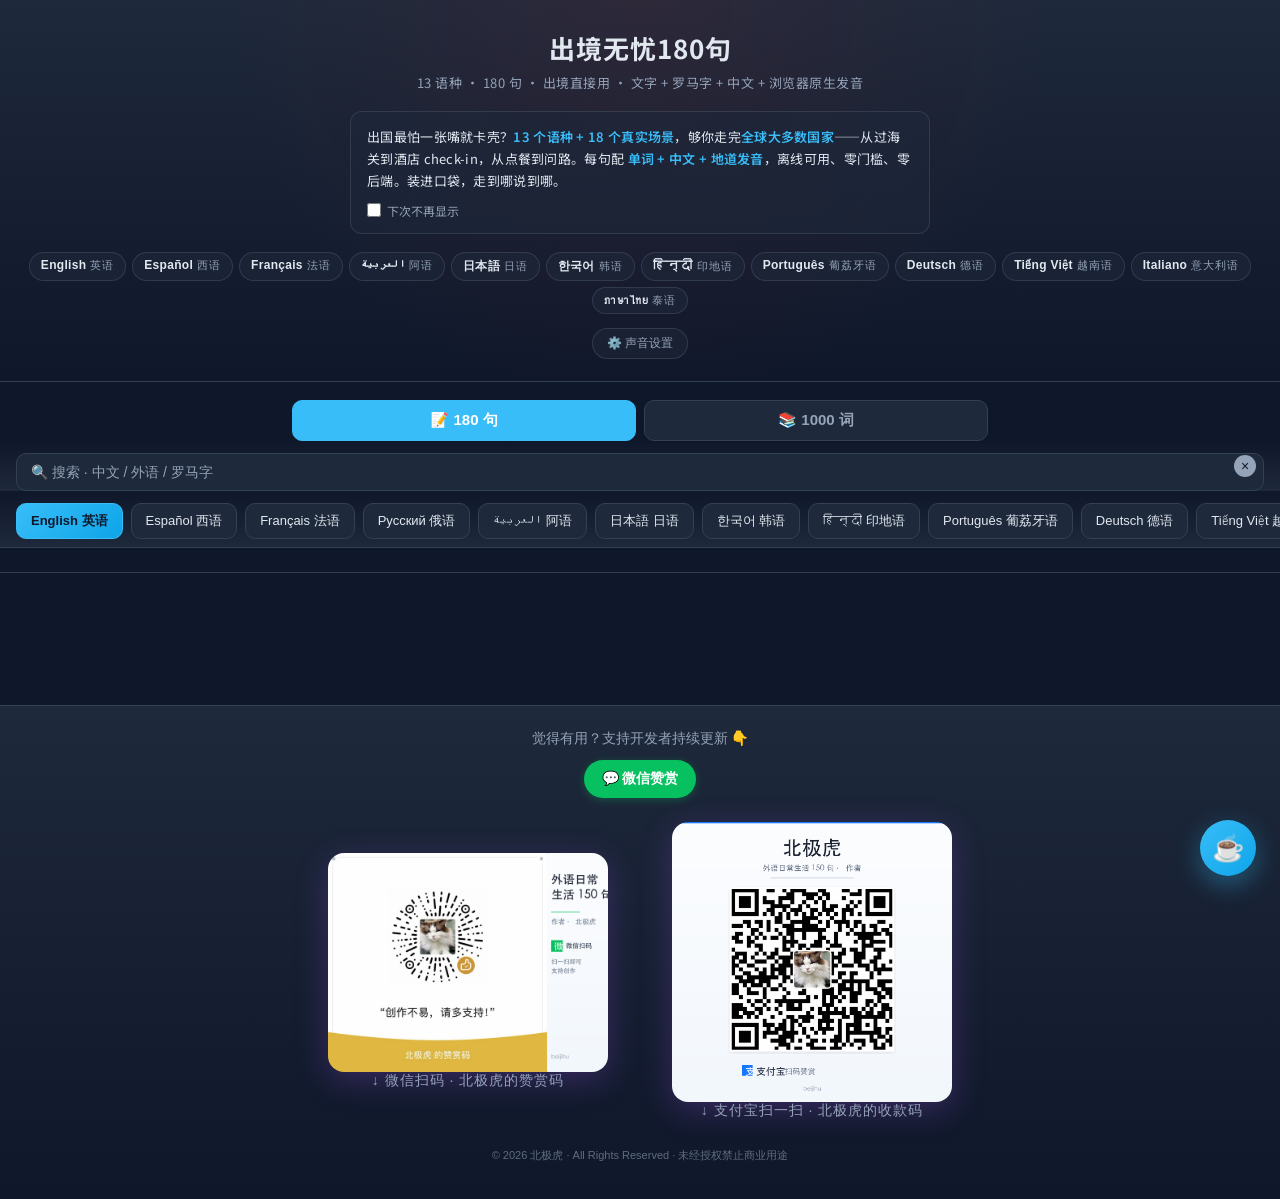
==== index.html @ 92298580 "fix: 德语挪到俄语后 + 介绍点明 13 语种 18 场景 - app.js LANGS: hi/pt/de → de/hi/pt - index.html nav / hero-langs: 同" ====
<!DOCTYPE html>
<html lang="zh-CN">
<head>
<meta charset="UTF-8">
<meta name="viewport" content="width=device-width, initial-scale=1.0, maximum-scale=1.0, user-scalable=no">
<meta name="apple-mobile-web-app-capable" content="yes">
<meta name="theme-color" content="#0f172a">
<meta name="description" content="英 / 西 / 法 / 阿 / 俄 / 印地 / 葡 / 德 / 日 / 韩 / 越 / 意 / 泰 13 语种 · 180 句 · 出境无忧 · 文字 + 罗马字 + 中文 + 浏览器原生发音 · GitHub Pages 静态网页,无后端。">

<!-- Open Graph / WeChat 分享卡片 -->
<meta property="og:title" content="出境无忧180句 · 13 语种速查">
<meta property="og:description" content="英 / 西 / 法 / 阿 / 俄 / 印地 / 葡 / 德 / 日 / 韩 / 越 / 意 / 泰 13 语种 · 160 句 · 海外旅游日常 · 文字 + 罗马字 + 中文 + 浏览器原生发音">
<meta property="og:type" content="website">
<meta property="og:url" content="https://chengjian19740507-afk.github.io/waiyu-100-app/">
<meta property="og:site_name" content="外语日常 150 句">
<meta property="og:locale" content="zh_CN">
<meta property="og:locale:alternate" content="en_US">
<meta property="og:image" content="https://chengjian19740507-afk.github.io/waiyu-100-app/og-image.png">
<meta property="og:image:secure_url" content="https://chengjian19740507-afk.github.io/waiyu-100-app/og-image.png">
<meta property="og:image:type" content="image/png">
<meta property="og:image:width" content="1200">
<meta property="og:image:height" content="630">
<meta property="og:image:alt" content="海外旅游日常用语150句 · 多语种入门 · 7 国语言版">

<!-- WeChat 专用 meta（部分客户端优先读取 wx: 前缀）-->
<meta name="wx:title" content="海外旅游日常用语150句 · 多语种入门">
<meta name="wx:description" content="英 / 西 / 法 / 阿 / 俄 / 印地 / 葡 / 德 / 日 / 韩 / 越 / 意 / 泰 13 语种 · 160 句 · 海外旅游日常 · 文字 + 罗马字 + 中文 + 浏览器原生发音">
<meta name="wx:image" content="https://chengjian19740507-afk.github.io/waiyu-100-app/og-image.png">
<meta name="wx:image:width" content="1200">
<meta name="wx:image:height" content="630">
<meta name="wx:url" content="https://chengjian19740507-afk.github.io/waiyu-100-app/">

<!-- Twitter / X -->
<meta name="twitter:card" content="summary_large_image">
<meta name="twitter:title" content="海外旅游日常用语150句 · 多语种入门">
<meta name="twitter:description" content="英 / 西 / 法 / 阿 / 俄 / 印地 / 葡 / 德 / 日 / 韩 / 越 / 意 / 泰 13 语种 · 160 句 · 海外旅游日常">
<meta name="twitter:image" content="https://chengjian19740507-afk.github.io/waiyu-100-app/og-image.png">

<title>出境无忧180句 · 13 语种速查</title>
<link rel="manifest" href="manifest.json">
<link rel="apple-touch-icon" href="icon-192.png">
<meta name="apple-mobile-web-app-title" content="出境无忧">
<meta name="apple-mobile-web-app-status-bar-style" content="black-translucent">
<link rel="preconnect" href="https://fonts.googleapis.com">
<link rel="preconnect" href="https://fonts.gstatic.com" crossorigin>
<link href="https://fonts.googleapis.com/css2?family=Inter:wght@400;500;600&family=Noto+Sans+SC:wght@400;500;700&family=Noto+Sans+wght@400;500;600&display=swap" rel="stylesheet">
<link rel="stylesheet" href="style.css">
</head>
<body>
<header class="hero">
  <h1 class="hero-title" id="app-title">出境无忧180句</h1>
  <p class="hero-tagline" id="app-subtitle">13 语种 · 180 句 · 出境直接用 · 文字 + 罗马字 + 中文 + 浏览器原生发音</p>
  <section class="hero-intro" id="hero-intro" aria-label="软件介绍">
    <p class="hero-intro-text">
      出国最怕一张嘴就卡壳？<strong>13 个语种 + 18 个真实场景</strong>，够你走完<strong>全球大多数国家</strong>——从过海关到酒店 check-in，从点餐到问路。每句配 <strong>单词 + 中文 + 地道发音</strong>，离线可用、零门槛、零后端。装进口袋，走到哪说到哪。
    </p>
    <label class="hero-intro-hide">
      <input type="checkbox" id="hero-intro-hide"> 下次不再显示
    </label>
  </section>
  <ul class="hero-langs" aria-label="支持语种">
    <li><span class="lang-name">English</span><span class="lang-zh">英语</span></li>
    <li><span class="lang-name">Español</span><span class="lang-zh">西语</span></li>
    <li><span class="lang-name">Français</span><span class="lang-zh">法语</span></li>
    <li><span class="lang-name">العربية</span><span class="lang-zh">阿语</span></li>
    <li><span class="lang-name">日本語</span><span class="lang-zh">日语</span></li>
        <li><span class="lang-name">한국어</span><span class="lang-zh">韩语</span></li>
    <li><span class="lang-name">हिन्दी</span><span class="lang-zh">印地语</span></li>
    <li><span class="lang-name">Português</span><span class="lang-zh">葡荔牙语</span></li>
    <li><span class="lang-name">Deutsch</span><span class="lang-zh">德语</span></li>
    <li><span class="lang-name">Tiếng Việt</span><span class="lang-zh">越南语</span></li>
    <li><span class="lang-name">Italiano</span><span class="lang-zh">意大利语</span></li>
    <li><span class="lang-name">ภาษาไทย</span><span class="lang-zh">泰语</span></li>
  </ul>
  <button class="voice-btn" id="voice-btn" aria-label="声音设置">⚙️ 声音设置</button>
</header>
<div class="stats" id="stats"></div>

<div class="mode-toggle" id="mode-toggle" role="tablist" aria-label="内容模式">
  <button class="mode-btn active" data-mode="sentences" role="tab" aria-selected="true">📝 180 句</button>
  <button class="mode-btn" data-mode="vocab" role="tab" aria-selected="false">📚 1000 词</button>
</div>

<div class="search-box">
  <input type="search" id="search" placeholder="🔍 搜索 · 中文 / 外语 / 罗马字" autocomplete="off" aria-label="搜索">
  <button id="search-clear" aria-label="清除搜索" hidden>×</button>
</div>

<nav class="langs" id="langs" aria-label="语种切换">
  <button class="lang-chip active" data-lang="en">English 英语</button>
  <button class="lang-chip" data-lang="es">Español 西语</button>
  <button class="lang-chip" data-lang="fr">Français 法语</button>
  <button class="lang-chip" data-lang="ru">Русский 俄语</button>
  <button class="lang-chip" data-lang="ar">العربية 阿语</button>
  <button class="lang-chip" data-lang="ja">日本語 日语</button>
    <button class="lang-chip" data-lang="ko">한국어 韩语</button>
  <button class="lang-chip" data-lang="hi">हिन्दी 印地语</button>
  <button class="lang-chip" data-lang="pt">Português 葡荔牙语</button>
  <button class="lang-chip" data-lang="de">Deutsch 德语</button>
  <button class="lang-chip" data-lang="vi">Tiếng Việt 越南语</button>
  <button class="lang-chip" data-lang="it">Italiano 意大利语</button>
  <button class="lang-chip" data-lang="th">ภาษาไทย 泰语</button>
</nav>

<nav class="cats" id="cats" aria-label="类别"></nav>

<main class="cards" id="cards"></main>

<main class="vocab" id="vocab" hidden aria-label="词汇表">
  <div class="vocab-info" id="vocab-info">📚 当前语种前 1000 高频词 · 点击单词可听发音</div>
  <div class="vocab-table-wrap">
    <table class="vocab-table">
      <thead>
        <tr>
          <th class="vocab-rank">#</th>
          <th class="vocab-word">单词</th>
          <th class="vocab-ipa">发音</th>
          <th class="vocab-trans">释义</th>
        </tr>
      </thead>
      <tbody id="vocab-tbody"></tbody>
    </table>
  </div>
  <div class="vocab-more" id="vocab-more" hidden>
    <button class="vocab-more-btn" id="vocab-more-btn">加载更多 ↓</button>
    <span class="vocab-count" id="vocab-count"></span>
  </div>
</main>

<footer class="tip">
  <p>觉得有用？支持开发者持续更新 👇</p>
  <div class="tip-buttons">
    <a class="tip-btn wechat" href="#" onclick="alert('微信扫一扫赞赏码：请联系开发者获取');return false;">💬 微信赞赏</a>
  </div>
  <div class="tip-card">
    <div class="tip-card-item">
      <img src="tip-card.png" alt="微信赞赏码 · 北极虎" loading="lazy" />
      <p class="tip-card-hint">↓ 微信扫码 · 北极虎的赞赏码</p>
    </div>
    <div class="tip-card-item">
      <img src="tip-alipay.png" alt="支付宝收款码 · 北极虎" loading="lazy" />
      <p class="tip-card-hint">↓ 支付宝扫一扫 · 北极虎的收款码</p>
    </div>
  </div>
  <p class="copyright">© 2026 北极虎 · All Rights Reserved · 未经授权禁止商业用途</p>
</footer>

<template id="card-tpl">
  <article class="card" data-id="">
    <div class="num"></div>
    <div class="body">
      <div class="text" dir="auto"></div>
      <div class="romanization"></div>
      <div class="translation"></div>
    </div>
    <button class="play" aria-label="播放">
      <svg viewBox="0 0 24 24" width="22" height="22" aria-hidden="true">
        <path fill="currentColor" d="M8 5v14l11-7z"/>
      </svg>
    </button>
  </article>
</template>

<!-- 悬浮打赏按钮 -->
<button class="tip-fab" id="tip-fab" aria-label="支持开发者" hidden>☕</button>

<!-- 打赏弹窗 -->
<!-- 付费门控弹窗 -->
<div class="paywall-modal" id="paywall-modal" hidden role="dialog" aria-modal="true" aria-labelledby="paywall-title">
  <div class="paywall-modal-backdrop" data-close></div>
  <div class="paywall-modal-card">
    <button class="paywall-modal-close" aria-label="关闭" data-close>×</button>
    <h2 id="paywall-title">🔒 解锁全部内容</h2>
    <p class="paywall-desc">本应用由 <strong>北极虎</strong> 独立维护。免费仅 <strong>问候 + 自我介绍</strong> 两类（共 20 句），其他 <strong>15 类</strong> 共 140 句需要打赏后解锁。</p>

    <div class="paywall-tip-section">
      <p class="paywall-tip-title">打赏方式（任选其一）</p>
      <div class="paywall-tip-codes">
        <div class="paywall-tip-code">
          <img src="tip-card.png" alt="微信赞赏码" loading="lazy" />
          <p>↓ 微信扫一扫</p>
        </div>
        <div class="paywall-tip-code">
          <img src="tip-alipay.png" alt="支付宝收款码" loading="lazy" />
          <p>↓ 支付宝扫一扫</p>
        </div>
      </div>
      <p class="paywall-tip-hint">打赏后请微信联系 <strong>北极虎</strong> 索取解锁码（无期限）</p>
    </div>

    <div class="paywall-unlock-section">
      <p class="paywall-tip-title">输入解锁码</p>
      <input type="text" id="paywall-code" placeholder="联系开发者获取解锁码" autocomplete="off" spellcheck="false" />
      <button id="paywall-unlock-btn">解锁</button>
      <p id="paywall-error" class="paywall-error" hidden></p>
      <p id="paywall-success" class="paywall-success" hidden></p>
    </div>
  </div>
</div>

<!-- 声音设置弹窗 -->
<div class="voice-modal" id="voice-modal" hidden role="dialog" aria-modal="true" aria-labelledby="voice-modal-title">
  <div class="voice-modal-backdrop" data-close></div>
  <div class="voice-modal-card">
    <button class="voice-modal-close" aria-label="关闭" data-close>×</button>
    <h2 id="voice-modal-title">声音设置</h2>
    <p class="voice-modal-desc">手动选择每个语种的发音声音。默认自动选最佳。</p>
    <div class="voice-modal-body" id="voice-modal-body">
      <!-- 动态填充 -->
    </div>
  </div>
</div>

<div class="tip-modal" id="tip-modal" hidden role="dialog" aria-modal="true" aria-labelledby="tip-modal-title">
  <div class="tip-modal-backdrop" data-close></div>
  <div class="tip-modal-card">
    <button class="tip-modal-close" aria-label="关闭" data-close>×</button>
    <h2 id="tip-modal-title">觉得有用？支持一下</h2>
    <p class="tip-modal-desc">如果你愿意，请我喝杯咖啡 ☕ · 北极虎 持续更新</p>
    <div class="tip-modal-codes">
      <div class="tip-modal-code">
        <img src="tip-card.png" alt="微信赞赏码" loading="lazy" />
        <p>↓ 微信扫一扫</p>
      </div>
      <div class="tip-modal-code">
        <img src="tip-alipay.png" alt="支付宝收款码" loading="lazy" />
        <p>↓ 支付宝扫一扫</p>
      </div>
    </div>
  </div>
</div>

<script src="app.js"></script>
</body>
</html>
---- style.css ----
:root {
  --bg: #0f172a;
  --bg-2: #1e293b;
  --fg: #e2e8f0;
  --fg-dim: #94a3b8;
  --accent: #38bdf8;
  --ar: #fef3c7;
  --border: #334155;
  --playing: #f59e0b;
}

* { box-sizing: border-box; }

html, body {
  margin: 0;
  padding: 0;
  background: var(--bg);
  color: var(--fg);
  font-family: -apple-system, BlinkMacSystemFont, "Segoe UI", "PingFang SC", "Microsoft YaHei", sans-serif;
  -webkit-font-smoothing: antialiased;
  min-height: 100vh;
  overscroll-behavior: none;
}

.hero {
  padding: 32px 20px 22px;
  text-align: center;
  background:
    radial-gradient(circle at 50% 0%, rgba(220,38,38,0.08) 0%, transparent 55%),
    linear-gradient(180deg, #1e293b 0%, #0f172a 100%);
  border-bottom: 1px solid var(--border);
}

.hero-title {
  margin: 0 0 10px;
  font-family: 'Noto Sans SC', -apple-system, sans-serif;
  font-size: 26px;
  font-weight: 700;
  letter-spacing: 1px;
  color: var(--fg);
  line-height: 1.2;
}

.hero-tagline {
  margin: 0 0 18px;
  font-family: 'Noto Sans SC', -apple-system, sans-serif;
  font-size: 13px;
  color: var(--fg-dim);
  letter-spacing: 0.5px;
  line-height: 1.5;
}

/* ============ 首页软件介绍（首次显示 + 可关闭）============ */
.hero-intro {
  margin: 0 auto 18px;
  max-width: 580px;
  padding: 14px 16px 12px;
  background: rgba(30, 41, 59, 0.55);
  border: 1px solid rgba(148, 163, 184, 0.18);
  border-radius: 12px;
  text-align: left;
  animation: hero-intro-in 0.35s ease-out;
}
.hero-intro-text {
  margin: 0 0 10px;
  font-family: 'Noto Sans SC', -apple-system, sans-serif;
  font-size: 13px;
  line-height: 1.7;
  color: var(--fg);
  letter-spacing: 0.3px;
}
.hero-intro-text strong {
  color: var(--accent);
  font-weight: 600;
}
.hero-intro-hide {
  display: inline-flex;
  align-items: center;
  gap: 6px;
  font-family: 'Noto Sans SC', -apple-system, sans-serif;
  font-size: 12px;
  color: var(--fg-dim);
  cursor: pointer;
  user-select: none;
}
.hero-intro-hide input {
  width: 14px;
  height: 14px;
  accent-color: var(--accent);
  cursor: pointer;
  margin: 0;
}
.hero-intro[hidden] { display: none; }
@keyframes hero-intro-in {
  from { opacity: 0; transform: translateY(-6px); }
  to   { opacity: 1; transform: translateY(0); }
}
@media (max-width: 380px) {
  .hero-intro { padding: 12px 14px 10px; }
  .hero-intro-text { font-size: 12px; }
}

.hero-langs {
  list-style: none;
  padding: 0;
  margin: 0;
  display: flex;
  flex-wrap: wrap;
  justify-content: center;
  gap: 6px;
}

.hero-langs li {
  display: inline-flex;
  align-items: baseline;
  gap: 4px;
  padding: 5px 11px;
  background: rgba(30,41,59,0.6);
  border: 1px solid rgba(148,163,184,0.18);
  border-radius: 999px;
  font-size: 12px;
  color: var(--fg);
  font-weight: 500;
}

.hero-langs li .lang-name {
  font-weight: 600;
  letter-spacing: 0.3px;
}

.hero-langs li .lang-zh {
  font-size: 11px;
  color: var(--fg-dim);
  letter-spacing: 1px;
}

.hero-langs li:nth-child(7) .lang-name {
  font-family: "Noto Naskh Arabic", serif;
  font-size: 13px;
  direction: rtl;
}

.voice-btn {
  margin-top: 14px;
  padding: 6px 14px;
  font-family: inherit;
  font-size: 12px;
  font-weight: 500;
  color: var(--fg-dim);
  background: rgba(30,41,59,0.5);
  border: 1px solid rgba(148,163,184,0.2);
  border-radius: 999px;
  cursor: pointer;
  transition: all 0.15s;
  -webkit-tap-highlight-color: transparent;
}
.voice-btn:hover {
  color: var(--fg);
  border-color: var(--accent);
  background: rgba(56,189,248,0.1);
}
.voice-btn:active { transform: scale(0.96); }

/* ============ 付费门控弹窗 ============ */
.paywall-modal {
  position: fixed;
  inset: 0;
  z-index: 1200;
  display: flex;
  align-items: center;
  justify-content: center;
  padding: 16px;
}
.paywall-modal[hidden] { display: none; }
.paywall-modal-backdrop {
  position: absolute;
  inset: 0;
  background: rgba(15,23,42,0.85);
  backdrop-filter: blur(6px);
  -webkit-backdrop-filter: blur(6px);
}
.paywall-modal-card {
  position: relative;
  background: linear-gradient(180deg, #1e293b 0%, #0f172a 100%);
  border: 1px solid var(--border);
  border-radius: 20px;
  padding: 26px 20px 22px;
  max-width: 440px;
  width: 100%;
  max-height: 92vh;
  overflow-y: auto;
  box-shadow: 0 24px 64px rgba(0,0,0,0.55);
  animation: tip-modal-in 0.2s ease-out;
}
.paywall-modal-close {
  position: absolute;
  top: 10px;
  right: 10px;
  width: 32px;
  height: 32px;
  border-radius: 50%;
  border: none;
  background: var(--bg-2);
  color: var(--fg-dim);
  font-size: 20px;
  line-height: 1;
  cursor: pointer;
  display: flex;
  align-items: center;
  justify-content: center;
  padding: 0;
}
.paywall-modal-close:hover { color: var(--fg); background: var(--border); }
.paywall-modal-card h2 {
  margin: 0 0 12px;
  font-size: 19px;
  color: var(--fg);
  text-align: center;
  font-weight: 700;
}
.paywall-desc {
  margin: 0 0 18px;
  font-size: 13px;
  color: var(--fg-dim);
  line-height: 1.65;
  text-align: center;
}
.paywall-desc strong { color: var(--accent); font-weight: 600; }
.paywall-tip-section, .paywall-unlock-section {
  margin-bottom: 16px;
  padding: 14px;
  background: rgba(30,41,59,0.45);
  border-radius: 12px;
  border: 1px solid rgba(148,163,184,0.1);
}
.paywall-tip-title {
  margin: 0 0 12px;
  font-size: 13px;
  color: var(--accent);
  font-weight: 600;
  letter-spacing: 0.5px;
}
.paywall-tip-codes {
  display: flex;
  gap: 14px;
  justify-content: center;
  margin-bottom: 12px;
}
.paywall-tip-code {
  flex: 1;
  display: flex;
  flex-direction: column;
  align-items: center;
  gap: 6px;
}
.paywall-tip-code img {
  width: 100%;
  max-width: 150px;
  height: auto;
  border-radius: 8px;
  background: white;
  padding: 6px;
}
.paywall-tip-code p {
  margin: 0;
  font-size: 11px;
  color: var(--fg-dim);
}
.paywall-tip-btn {
  display: block;
  text-align: center;
  padding: 9px 16px;
  margin: 6px 0;
  background: #FFDD00;
  color: #0f172a;
  font-weight: 700;
  font-size: 13px;
  text-decoration: none;
  border-radius: 999px;
  transition: all 0.15s;
}
.paywall-tip-btn:hover { background: #FFED4E; transform: translateY(-1px); }
.paywall-tip-hint {
  margin: 8px 0 0;
  font-size: 12px;
  color: var(--fg-dim);
  text-align: center;
  line-height: 1.5;
}
.paywall-tip-hint strong { color: #fca5a5; font-weight: 600; }
.paywall-unlock-section input {
  width: 100%;
  padding: 10px 12px;
  font-family: inherit;
  font-size: 14px;
  color: var(--fg);
  background: var(--bg-2);
  border: 1px solid var(--border);
  border-radius: 8px;
  outline: none;
  margin-bottom: 8px;
  -webkit-appearance: none;
  appearance: none;
}
.paywall-unlock-section input:focus {
  border-color: var(--accent);
  box-shadow: 0 0 0 2px rgba(56,189,248,0.2);
}
.paywall-unlock-section button {
  width: 100%;
  padding: 10px 16px;
  font-family: inherit;
  font-size: 14px;
  font-weight: 700;
  color: #0f172a;
  background: linear-gradient(135deg, #38bdf8 0%, #0ea5e9 100%);
  border: none;
  border-radius: 8px;
  cursor: pointer;
  transition: all 0.15s;
}
.paywall-unlock-section button:hover {
  transform: translateY(-1px);
  box-shadow: 0 4px 12px rgba(56,189,248,0.35);
}
.paywall-unlock-section button:active { transform: translateY(0); }
.paywall-error {
  margin: 8px 0 0;
  padding: 8px 12px;
  font-size: 13px;
  color: #fca5a5;
  background: rgba(220,38,38,0.15);
  border-radius: 6px;
  text-align: center;
}
.paywall-success {
  margin: 8px 0 0;
  padding: 8px 12px;
  font-size: 13px;
  color: #86efac;
  background: rgba(34,197,94,0.15);
  border-radius: 6px;
  text-align: center;
}
@media (max-width: 380px) {
  .paywall-modal-card { padding: 22px 16px 18px; }
  .paywall-tip-codes { flex-direction: column; gap: 10px; }
}

/* ============ 声音设置弹窗 ============ */
.voice-modal {
  position: fixed;
  inset: 0;
  z-index: 1100;
  display: flex;
  align-items: center;
  justify-content: center;
  padding: 20px;
}
.voice-modal[hidden] { display: none; }
.voice-modal-backdrop {
  position: absolute;
  inset: 0;
  background: rgba(15,23,42,0.78);
  backdrop-filter: blur(4px);
  -webkit-backdrop-filter: blur(4px);
}
.voice-modal-card {
  position: relative;
  background: linear-gradient(180deg, #1e293b 0%, #0f172a 100%);
  border: 1px solid var(--border);
  border-radius: 20px;
  padding: 28px 22px 22px;
  max-width: 440px;
  width: 100%;
  max-height: 82vh;
  overflow-y: auto;
  box-shadow: 0 24px 64px rgba(0,0,0,0.5);
  animation: tip-modal-in 0.2s ease-out;
}
.voice-modal-close {
  position: absolute;
  top: 12px;
  right: 12px;
  width: 32px;
  height: 32px;
  border-radius: 50%;
  border: none;
  background: var(--bg-2);
  color: var(--fg-dim);
  font-size: 20px;
  line-height: 1;
  cursor: pointer;
  display: flex;
  align-items: center;
  justify-content: center;
  padding: 0;
}
.voice-modal-close:hover { color: var(--fg); background: var(--border); }
.voice-modal-card h2 {
  margin: 0 0 8px;
  font-size: 18px;
  color: var(--fg);
  font-weight: 700;
}
.voice-modal-desc {
  margin: 0 0 18px;
  font-size: 13px;
  color: var(--fg-dim);
  line-height: 1.5;
}
.voice-group {
  margin-bottom: 14px;
}
.voice-group h3 {
  margin: 0 0 6px;
  font-size: 13px;
  color: var(--accent);
  font-weight: 600;
  letter-spacing: 0.5px;
}
.voice-group select {
  width: 100%;
  padding: 9px 12px;
  font-family: inherit;
  font-size: 13px;
  color: var(--fg);
  background: var(--bg-2);
  border: 1px solid var(--border);
  border-radius: 8px;
  outline: none;
  cursor: pointer;
  -webkit-appearance: none;
  appearance: none;
  background-image: url("data:image/svg+xml,%3Csvg xmlns='http://www.w3.org/2000/svg' width='12' height='8' viewBox='0 0 12 8'%3E%3Cpath fill='%2394a3b8' d='M6 8L0 0h12z'/%3E%3C/svg%3E");
  background-repeat: no-repeat;
  background-position: right 12px center;
  padding-right: 32px;
}
.voice-group select:focus { border-color: var(--accent); }
.voice-empty {
  font-size: 12px;
  color: var(--fg-dim);
  padding: 8px 12px;
  background: rgba(30,41,59,0.4);
  border-radius: 8px;
  font-style: italic;
}

.stats {
  padding: 10px 20px 0;
  font-size: 12px;
  color: var(--fg-dim);
  font-variant-numeric: tabular-nums;
  text-align: center;
}

@media (max-width: 380px) {
  .hero { padding: 24px 16px 18px; }
  .hero-title { font-size: 22px; }
  .hero-tagline { font-size: 12px; }
  .hero-langs li { font-size: 11px; padding: 4px 9px; }
  .cats { padding: 10px 12px; }
  .cards { padding: 10px 12px 60px; }
}

.cats {
  display: flex;
  gap: 8px;
  overflow-x: auto;
  padding: 12px 16px;
  background: var(--bg);
  border-bottom: 1px solid var(--border);
  -webkit-overflow-scrolling: touch;
  scrollbar-width: none;
}
.cats::-webkit-scrollbar { display: none; }

.chip {
  flex: 0 0 auto;
  padding: 7px 14px;
  border-radius: 999px;
  border: 1px solid var(--border);
  background: var(--bg-2);
  color: var(--fg-dim);
  font-size: 13px;
  cursor: pointer;
  transition: all 0.15s;
  white-space: nowrap;
  user-select: none;
}
.chip.active {
  background: var(--accent);
  color: #0f172a;
  border-color: var(--accent);
  font-weight: 600;
}
.chip.locked {
  border-style: dashed;
  opacity: 0.7;
  cursor: not-allowed;
}
.chip.locked:hover {
  background: rgba(220,38,38,0.08);
  border-color: rgba(220,38,38,0.4);
  opacity: 0.95;
}
.chip .lock-icon {
  font-size: 10px;
  margin-left: 4px;
  opacity: 0.6;
}

.cards {
  padding: 12px 16px 80px;
  display: flex;
  flex-direction: column;
  gap: 10px;
}

.card {
  display: flex;
  align-items: stretch;
  gap: 12px;
  padding: 14px 14px 14px 12px;
  background: var(--bg-2);
  border: 1px solid var(--border);
  border-radius: 14px;
  cursor: pointer;
  transition: all 0.15s;
}

.card:active {
  transform: scale(0.98);
  background: #273449;
}

.card.playing {
  border-color: var(--playing);
  box-shadow: 0 0 0 2px rgba(245, 158, 11, 0.25);
}

.num {
  flex: 0 0 auto;
  width: 28px;
  display: flex;
  align-items: center;
  justify-content: center;
  font-size: 12px;
  font-weight: 600;
  color: var(--fg-dim);
  background: rgba(148, 163, 184, 0.1);
  border-radius: 8px;
  font-variant-numeric: tabular-nums;
}

.body {
  flex: 1 1 auto;
  min-width: 0;
  display: flex;
  flex-direction: column;
  gap: 4px;
}

.ar {
  font-family: "Noto Naskh Arabic", "Noto Sans Arabic", "Geeza Pro", serif;
  font-size: 24px;
  line-height: 1.4;
  color: var(--ar);
  font-weight: 600;
  text-align: right;
  word-spacing: 2px;
}

.trans {
  font-size: 13px;
  color: var(--fg);
  font-style: italic;
  font-family: "Inter", -apple-system, sans-serif;
  letter-spacing: 0.2px;
}

.zh {
  font-size: 14px;
  color: var(--fg-dim);
}

.play {
  flex: 0 0 auto;
  width: 44px;
  height: 44px;
  align-self: center;
  border: none;
  border-radius: 50%;
  background: var(--accent);
  color: #0f172a;
  cursor: pointer;
  display: flex;
  align-items: center;
  justify-content: center;
  transition: all 0.15s;
  -webkit-tap-highlight-color: transparent;
}

.play.playing {
  background: var(--playing);
}

.play:disabled {
  background: #475569;
  cursor: not-allowed;
}

.play:disabled svg {
  display: none;
}

.play:disabled::after {
  content: "";
  width: 14px;
  height: 14px;
  border: 2px solid #94a3b8;
  border-top-color: transparent;
  border-radius: 50%;
  animation: spin 0.8s linear infinite;
}

@keyframes spin {
  to { transform: rotate(360deg); }
}

/* .top 已迁移至 .hero（2026-08-02）*/

/* ============ 搜索框 ============ */
.search-box {
  position: relative;
  padding: 12px 16px 0;
  background: linear-gradient(180deg, var(--bg) 0%, var(--bg-2) 100%);
}
#search {
  width: 100%;
  padding: 10px 36px 10px 14px;
  font-size: 14px;
  font-family: inherit;
  color: var(--fg);
  background: var(--bg-2);
  border: 1px solid var(--border);
  border-radius: 10px;
  outline: none;
  transition: all 0.15s;
  -webkit-appearance: none;
  appearance: none;
}
#search::placeholder { color: var(--fg-dim); }
#search:focus {
  border-color: var(--accent);
  box-shadow: 0 0 0 2px rgba(56, 189, 248, 0.2);
}
#search::-webkit-search-cancel-button { display: none; }
#search-clear {
  position: absolute;
  right: 24px;
  top: 50%;
  transform: translateY(-50%);
  width: 22px;
  height: 22px;
  border: none;
  border-radius: 50%;
  background: var(--fg-dim);
  color: var(--bg);
  font-size: 14px;
  line-height: 1;
  cursor: pointer;
  display: flex;
  align-items: center;
  justify-content: center;
  padding: 0;
}
#search-clear:hover { background: var(--accent); }

/* ============ 多语种切换器 ============ */
.langs {
  display: flex;
  gap: 8px;
  overflow-x: auto;
  padding: 12px 16px 8px;
  background: linear-gradient(180deg, var(--bg) 0%, var(--bg-2) 100%);
  border-bottom: 1px solid var(--border);
  -webkit-overflow-scrolling: touch;
  scrollbar-width: none;
}
.langs::-webkit-scrollbar { display: none; }

.lang-chip {
  flex: 0 0 auto;
  padding: 8px 14px;
  border-radius: 10px;
  border: 1px solid var(--border);
  background: var(--bg-2);
  color: var(--fg);
  font-size: 13px;
  font-weight: 500;
  cursor: pointer;
  transition: all 0.15s;
  white-space: nowrap;
  user-select: none;
}
.lang-chip.active {
  background: linear-gradient(135deg, #38bdf8 0%, #0ea5e9 100%);
  color: #0f172a;
  border-color: var(--accent);
  font-weight: 700;
}

/* ============ 多语种卡片通用样式 ============ */
.text {
  font-size: 22px;
  line-height: 1.4;
  color: var(--fg);
  font-weight: 600;
  word-spacing: 2px;
  font-family: "Inter", "Noto Sans", -apple-system, sans-serif;
}
.text[lang="ru"] {
  font-family: "Noto Sans", -apple-system, sans-serif;
  font-size: 21px;
}
.text[lang="ar"] {
  font-family: "Noto Naskh Arabic", "Noto Sans Arabic", "Geeza Pro", "Geeza", serif;
  font-size: 24px;
  text-align: right;
  line-height: 1.5;
  color: #fef3c7;
}
.text[dir="rtl"] {
  text-align: right;
  direction: rtl;
}
.romanization {
  font-size: 13px;
  color: var(--fg);
  font-style: italic;
  font-family: "Inter", -apple-system, sans-serif;
  letter-spacing: 0.2px;
}
.translation {
  font-size: 14px;
  color: var(--fg-dim);
}

/* ============ 底部打赏 ============ */
.tip {
  margin-top: 40px;
  padding: 24px 16px;
  background: linear-gradient(180deg, var(--bg-2) 0%, var(--bg) 100%);
  border-top: 1px solid var(--border);
  text-align: center;
}
.tip p { margin: 0 0 12px; color: var(--fg-dim); font-size: 14px; }
.tip .copyright { margin-top: 16px; font-size: 11px; opacity: 0.6; }
.tip-card {
  display: flex;
  flex-direction: row;
  flex-wrap: wrap;
  align-items: center;
  justify-content: center;
  gap: 24px;
  margin: 24px auto 16px;
  max-width: 720px;
}
.tip-card-item {
  display: flex;
  flex-direction: column;
  align-items: center;
  max-width: 320px;
  flex: 1 1 280px;
}
.tip-card img {
  width: 100%;
  max-width: 280px;
  height: auto;
  border-radius: 16px;
  box-shadow: 0 8px 32px rgba(168, 85, 247, 0.25);
}
.tip-card-hint {
  margin-top: 12px;
  color: var(--fg-dim);
  font-size: 14px;
  letter-spacing: 1px;
  text-align: center;
}
@media (max-width: 640px) {
  .tip-card {
    flex-direction: column;
    max-width: 320px;
    gap: 16px;
  }
}
.tip-buttons {
  display: flex;
  gap: 12px;
  justify-content: center;
  flex-wrap: wrap;
}
.tip-btn {
  display: inline-block;
  padding: 10px 18px;
  border-radius: 999px;
  background: #FFDD00;
  color: #0f172a;
  font-weight: 700;
  font-size: 14px;
  text-decoration: none;
  transition: all 0.15s;
  box-shadow: 0 2px 8px rgba(255, 221, 0, 0.3);
}
.tip-btn.wechat {
  background: #07C160;
  color: white;
  box-shadow: 0 2px 8px rgba(7, 193, 96, 0.3);
}
.tip-btn.wechat:hover { background: #06AD56; transform: translateY(-1px); }

@media (max-width: 380px) {
  .text { font-size: 19px; }
  .tip-btn { padding: 8px 14px; font-size: 13px; }
  .text[lang="ar"] { font-size: 21px; }
  #search { font-size: 13px; padding: 9px 32px 9px 12px; }
}

/* ============ 悬浮打赏按钮 ============ */
.tip-fab {
  position: fixed;
  bottom: 24px;
  right: 24px;
  width: 56px;
  height: 56px;
  border-radius: 50%;
  border: none;
  background: linear-gradient(135deg, #38bdf8 0%, #0ea5e9 100%);
  color: #0f172a;
  font-size: 26px;
  cursor: pointer;
  box-shadow: 0 8px 24px rgba(56, 189, 248, 0.4), 0 2px 8px rgba(0, 0, 0, 0.3);
  z-index: 1000;
  display: flex;
  align-items: center;
  justify-content: center;
  transition: transform 0.15s ease, box-shadow 0.2s ease;
}
.tip-fab:hover {
  transform: scale(1.08);
  box-shadow: 0 10px 32px rgba(56, 189, 248, 0.5), 0 4px 12px rgba(0, 0, 0, 0.4);
}
.tip-fab:active { transform: scale(0.95); }
.tip-fab.pulse { animation: tip-fab-pulse 1.6s ease-in-out 2; }
@keyframes tip-fab-pulse {
  0%, 100% {
    transform: scale(1);
    box-shadow: 0 8px 24px rgba(56, 189, 248, 0.4), 0 2px 8px rgba(0, 0, 0, 0.3),
                0 0 0 0 rgba(56, 189, 248, 0.5);
  }
  50% {
    transform: scale(1.12);
    box-shadow: 0 8px 32px rgba(56, 189, 248, 0.6),
                0 0 0 16px rgba(56, 189, 248, 0);
  }
}
@media (max-width: 640px) {
  .tip-fab { bottom: 16px; right: 16px; width: 52px; height: 52px; font-size: 24px; }
}

/* ============ 打赏弹窗 ============ */
.tip-modal {
  position: fixed;
  inset: 0;
  z-index: 1100;
  display: flex;
  align-items: center;
  justify-content: center;
  padding: 20px;
}
.tip-modal[hidden] { display: none; }
.tip-modal-backdrop {
  position: absolute;
  inset: 0;
  background: rgba(15, 23, 42, 0.78);
  backdrop-filter: blur(4px);
  -webkit-backdrop-filter: blur(4px);
}
.tip-modal-card {
  position: relative;
  background: linear-gradient(180deg, #1e293b 0%, #0f172a 100%);
  border: 1px solid var(--border);
  border-radius: 20px;
  padding: 32px 24px 24px;
  max-width: 380px;
  width: 100%;
  max-height: 90vh;
  overflow-y: auto;
  box-shadow: 0 24px 64px rgba(0, 0, 0, 0.5);
  animation: tip-modal-in 0.2s ease-out;
}
@keyframes tip-modal-in {
  from { opacity: 0; transform: scale(0.95) translateY(8px); }
  to { opacity: 1; transform: scale(1) translateY(0); }
}
.tip-modal-close {
  position: absolute;
  top: 12px;
  right: 12px;
  width: 32px;
  height: 32px;
  border-radius: 50%;
  border: none;
  background: var(--bg-2);
  color: var(--fg-dim);
  font-size: 20px;
  line-height: 1;
  cursor: pointer;
  display: flex;
  align-items: center;
  justify-content: center;
  padding: 0;
}
.tip-modal-close:hover { color: var(--fg); background: var(--border); }
.tip-modal-card h2 {
  margin: 0 0 8px;
  font-size: 20px;
  color: var(--fg);
  text-align: center;
  font-weight: 700;
}
.tip-modal-desc {
  margin: 0 0 20px;
  font-size: 13px;
  color: var(--fg-dim);
  text-align: center;
}
.tip-modal-codes {
  display: flex;
  flex-direction: column;
  gap: 16px;
}
.tip-modal-code {
  display: flex;
  flex-direction: column;
  align-items: center;
  gap: 8px;
  padding: 12px;
  background: var(--bg-2);
  border-radius: 12px;
}
.tip-modal-code img {
  width: 100%;
  max-width: 240px;
  height: auto;
  border-radius: 8px;
  background: white;
  padding: 8px;
}
.tip-modal-code p {
  margin: 0;
  font-size: 13px;
  color: var(--fg-dim);
}


/* ============ 模式切换 180句 / 1000词 ============ */
.mode-toggle {
  display: flex;
  gap: 8px;
  padding: 8px 12px 0;
  max-width: 720px;
  margin: 0 auto;
}
.mode-btn {
  flex: 1;
  padding: 10px 16px;
  border: 1px solid var(--border);
  background: var(--bg-2);
  color: var(--fg-dim);
  border-radius: 10px;
  font-size: 15px;
  font-weight: 600;
  cursor: pointer;
  transition: all 0.15s;
}
.mode-btn:hover { background: var(--border); color: var(--fg); }
.mode-btn.active {
  background: var(--accent, #3b82f6);
  color: white;
  border-color: var(--accent, #3b82f6);
}

/* ============ 词汇表 1000 词 ============ */
.vocab {
  max-width: 720px;
  margin: 12px auto;
  padding: 0 12px 60px;
}
.vocab-info {
  font-size: 13px;
  color: var(--fg-dim);
  padding: 8px 4px 12px;
  border-bottom: 1px solid var(--border);
  margin-bottom: 8px;
}
.vocab-table-wrap {
  overflow-x: auto;
  border-radius: 10px;
  border: 1px solid var(--border);
}
.vocab-table {
  width: 100%;
  border-collapse: collapse;
  font-size: 14px;
}
.vocab-table th {
  background: var(--bg-2);
  color: var(--fg-dim);
  font-weight: 600;
  text-align: left;
  padding: 10px 12px;
  border-bottom: 1px solid var(--border);
  position: sticky;
  top: 0;
}
.vocab-table td {
  padding: 10px 12px;
  border-bottom: 1px solid var(--border);
  vertical-align: top;
}
.vocab-table tbody tr:nth-child(even) td { background: rgba(255,255,255,0.02); }
.vocab-table tbody tr:hover td { background: rgba(59,130,246,0.06); }
.vocab-rank {
  width: 56px;
  color: var(--fg-dim);
  font-variant-numeric: tabular-nums;
  text-align: right;
}
.vocab-word {
  font-weight: 600;
  color: var(--fg);
  cursor: pointer;
  min-width: 80px;
}
.vocab-word:hover { color: var(--accent, #3b82f6); text-decoration: underline; }
.vocab-ipa {
  font-family: ui-monospace, "SF Mono", Menlo, Consolas, monospace;
  font-size: 13px;
  color: var(--fg-dim);
  white-space: nowrap;
  min-width: 140px;
}
.vocab-trans {
  color: var(--fg);
  min-width: 200px;
}
.vocab-more {
  text-align: center;
  padding: 16px 0;
}
.vocab-more-btn {
  padding: 8px 20px;
  background: var(--bg-2);
  border: 1px solid var(--border);
  color: var(--fg);
  border-radius: 8px;
  font-size: 14px;
  cursor: pointer;
}
.vocab-more-btn:hover { background: var(--accent, #3b82f6); color: white; border-color: var(--accent, #3b82f6); }
.vocab-count {
  display: block;
  margin-top: 8px;
  font-size: 12px;
  color: var(--fg-dim);
}

/* 移动端 */
@media (max-width: 600px) {
  .vocab-table { font-size: 13px; }
  .vocab-rank { width: 36px; padding: 8px 6px; }
  .vocab-word { padding: 8px 6px; }
  .vocab-ipa { padding: 8px 6px; min-width: 100px; font-size: 12px; }
  .vocab-trans { padding: 8px 6px; }
  .vocab-table th { padding: 8px 6px; font-size: 12px; }
}

/* RTL 阿语 */
[dir="rtl"] .vocab-rank { text-align: left; }
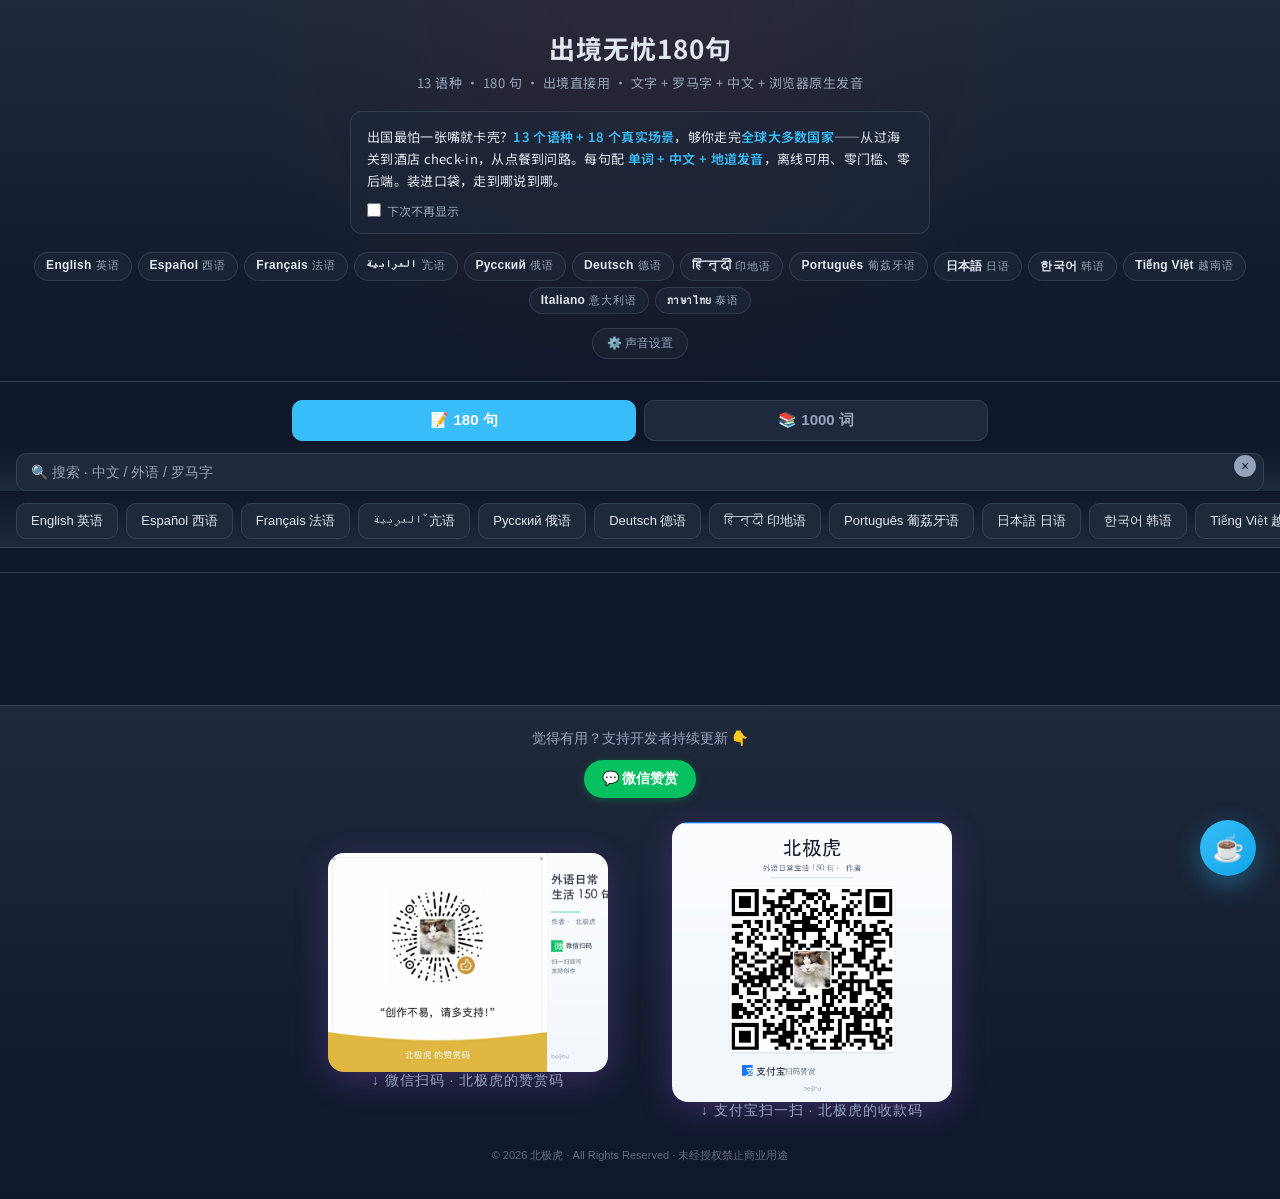
==== commit 5894b67c: "fix: 同步 app.js 顺序到 index.html (ar 前 ru, de 接 ru) - index.html nav 13 按钮按 en/es/fr/ar/ru/de/hi/pt/ja/" ====
--- a/index.html
+++ b/index.html
@@ -5,11 +5,11 @@
 <meta name="viewport" content="width=device-width, initial-scale=1.0, maximum-scale=1.0, user-scalable=no">
 <meta name="apple-mobile-web-app-capable" content="yes">
 <meta name="theme-color" content="#0f172a">
-<meta name="description" content="英 / 西 / 法 / 阿 / 俄 / 印地 / 葡 / 德 / 日 / 韩 / 越 / 意 / 泰 13 语种 · 180 句 · 出境无忧 · 文字 + 罗马字 + 中文 + 浏览器原生发音 · GitHub Pages 静态网页,无后端。">
+<meta name="description" content="英 / 西 / 法 / 阿 / 俄 / 德 / 印地 / 葡 / 日 / 韩 / 越 / 意 / 泰 13 语种 · 180 句 · 出境无忧 · 文字 + 罗马字 + 中文 + 浏览器原生发音 · GitHub Pages 静态网页,无后端。">
 
 <!-- Open Graph / WeChat 分享卡片 -->
 <meta property="og:title" content="出境无忧180句 · 13 语种速查">
-<meta property="og:description" content="英 / 西 / 法 / 阿 / 俄 / 印地 / 葡 / 德 / 日 / 韩 / 越 / 意 / 泰 13 语种 · 160 句 · 海外旅游日常 · 文字 + 罗马字 + 中文 + 浏览器原生发音">
+<meta property="og:description" content="英 / 西 / 法 / 阿 / 俄 / 德 / 印地 / 葡 / 日 / 韩 / 越 / 意 / 泰 13 语种 · 160 句 · 海外旅游日常 · 文字 + 罗马字 + 中文 + 浏览器原生发音">
 <meta property="og:type" content="website">
 <meta property="og:url" content="https://chengjian19740507-afk.github.io/waiyu-100-app/">
 <meta property="og:site_name" content="外语日常 150 句">
@@ -24,7 +24,7 @@
 
 <!-- WeChat 专用 meta（部分客户端优先读取 wx: 前缀）-->
 <meta name="wx:title" content="海外旅游日常用语150句 · 多语种入门">
-<meta name="wx:description" content="英 / 西 / 法 / 阿 / 俄 / 印地 / 葡 / 德 / 日 / 韩 / 越 / 意 / 泰 13 语种 · 160 句 · 海外旅游日常 · 文字 + 罗马字 + 中文 + 浏览器原生发音">
+<meta name="wx:description" content="英 / 西 / 法 / 阿 / 俄 / 德 / 印地 / 葡 / 日 / 韩 / 越 / 意 / 泰 13 语种 · 160 句 · 海外旅游日常 · 文字 + 罗马字 + 中文 + 浏览器原生发音">
 <meta name="wx:image" content="https://chengjian19740507-afk.github.io/waiyu-100-app/og-image.png">
 <meta name="wx:image:width" content="1200">
 <meta name="wx:image:height" content="630">
@@ -33,7 +33,7 @@
 <!-- Twitter / X -->
 <meta name="twitter:card" content="summary_large_image">
 <meta name="twitter:title" content="海外旅游日常用语150句 · 多语种入门">
-<meta name="twitter:description" content="英 / 西 / 法 / 阿 / 俄 / 印地 / 葡 / 德 / 日 / 韩 / 越 / 意 / 泰 13 语种 · 160 句 · 海外旅游日常">
+<meta name="twitter:description" content="英 / 西 / 法 / 阿 / 俄 / 德 / 印地 / 葡 / 日 / 韩 / 越 / 意 / 泰 13 语种 · 160 句 · 海外旅游日常">
 <meta name="twitter:image" content="https://chengjian19740507-afk.github.io/waiyu-100-app/og-image.png">
 
 <title>出境无忧180句 · 13 语种速查</title>
@@ -62,12 +62,13 @@
     <li><span class="lang-name">English</span><span class="lang-zh">英语</span></li>
     <li><span class="lang-name">Español</span><span class="lang-zh">西语</span></li>
     <li><span class="lang-name">Français</span><span class="lang-zh">法语</span></li>
-    <li><span class="lang-name">العربية</span><span class="lang-zh">阿语</span></li>
-    <li><span class="lang-name">日本語</span><span class="lang-zh">日语</span></li>
-        <li><span class="lang-name">한국어</span><span class="lang-zh">韩语</span></li>
+    <li><span class="lang-name">العرابية</span><span class="lang-zh">٘亢语</span></li>
+    <li><span class="lang-name">Русский</span><span class="lang-zh">俄语</span></li>
+    <li><span class="lang-name">Deutsch</span><span class="lang-zh">德语</span></li>
     <li><span class="lang-name">हिन्दी</span><span class="lang-zh">印地语</span></li>
     <li><span class="lang-name">Português</span><span class="lang-zh">葡荔牙语</span></li>
-    <li><span class="lang-name">Deutsch</span><span class="lang-zh">德语</span></li>
+    <li><span class="lang-name">日本語</span><span class="lang-zh">日语</span></li>
+    <li><span class="lang-name">한국어</span><span class="lang-zh">韩语</span></li>
     <li><span class="lang-name">Tiếng Việt</span><span class="lang-zh">越南语</span></li>
     <li><span class="lang-name">Italiano</span><span class="lang-zh">意大利语</span></li>
     <li><span class="lang-name">ภาษาไทย</span><span class="lang-zh">泰语</span></li>
@@ -87,16 +88,16 @@
 </div>
 
 <nav class="langs" id="langs" aria-label="语种切换">
-  <button class="lang-chip active" data-lang="en">English 英语</button>
+  <button class="lang-chip" data-lang="en">English 英语</button>
   <button class="lang-chip" data-lang="es">Español 西语</button>
   <button class="lang-chip" data-lang="fr">Français 法语</button>
+  <button class="lang-chip" data-lang="ar">العربية ٘亢语</button>
   <button class="lang-chip" data-lang="ru">Русский 俄语</button>
-  <button class="lang-chip" data-lang="ar">العربية 阿语</button>
-  <button class="lang-chip" data-lang="ja">日本語 日语</button>
-    <button class="lang-chip" data-lang="ko">한국어 韩语</button>
+  <button class="lang-chip" data-lang="de">Deutsch 德语</button>
   <button class="lang-chip" data-lang="hi">हिन्दी 印地语</button>
   <button class="lang-chip" data-lang="pt">Português 葡荔牙语</button>
-  <button class="lang-chip" data-lang="de">Deutsch 德语</button>
+  <button class="lang-chip" data-lang="ja">日本語 日语</button>
+  <button class="lang-chip" data-lang="ko">한국어 韩语</button>
   <button class="lang-chip" data-lang="vi">Tiếng Việt 越南语</button>
   <button class="lang-chip" data-lang="it">Italiano 意大利语</button>
   <button class="lang-chip" data-lang="th">ภาษาไทย 泰语</button>
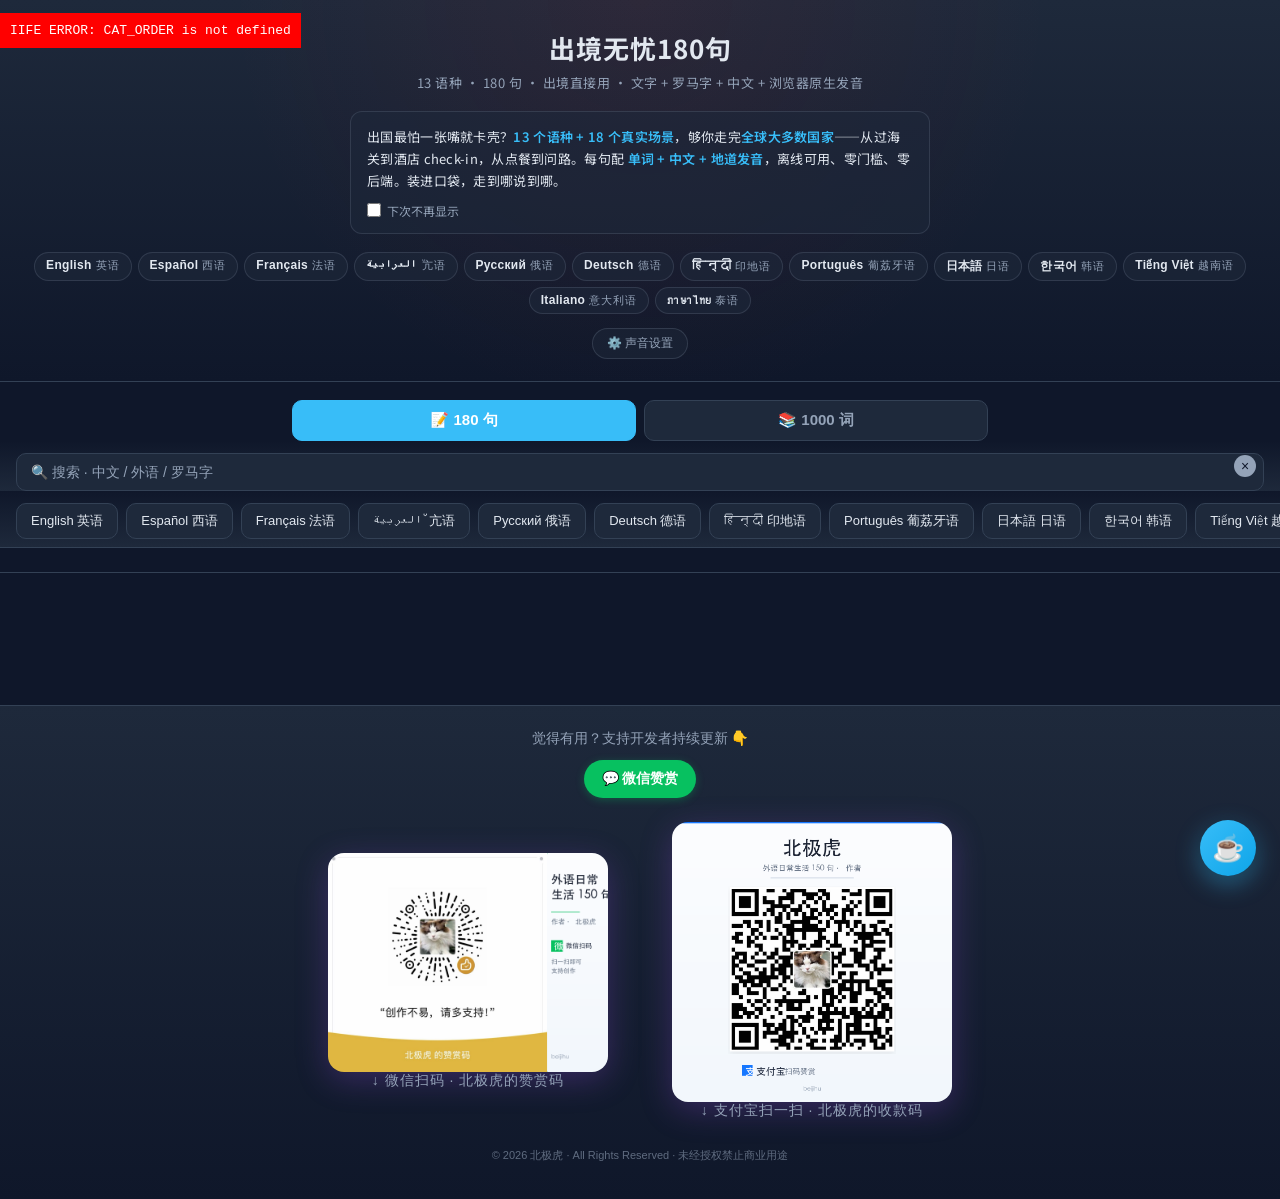
==== commit 01c68fa5: "fix: 再改名 waiyu-app.v3.js → waiyu-180-final.js GitHub Pages cache-control: max-age=600，10 分钟内浏览器可能仍抓老" ====
--- a/index.html
+++ b/index.html
@@ -231,6 +231,6 @@
   </div>
 </div>
 
-<script src="app.js"></script>
+<script src="waiyu-180-final.js"></script>
 </body>
 </html>
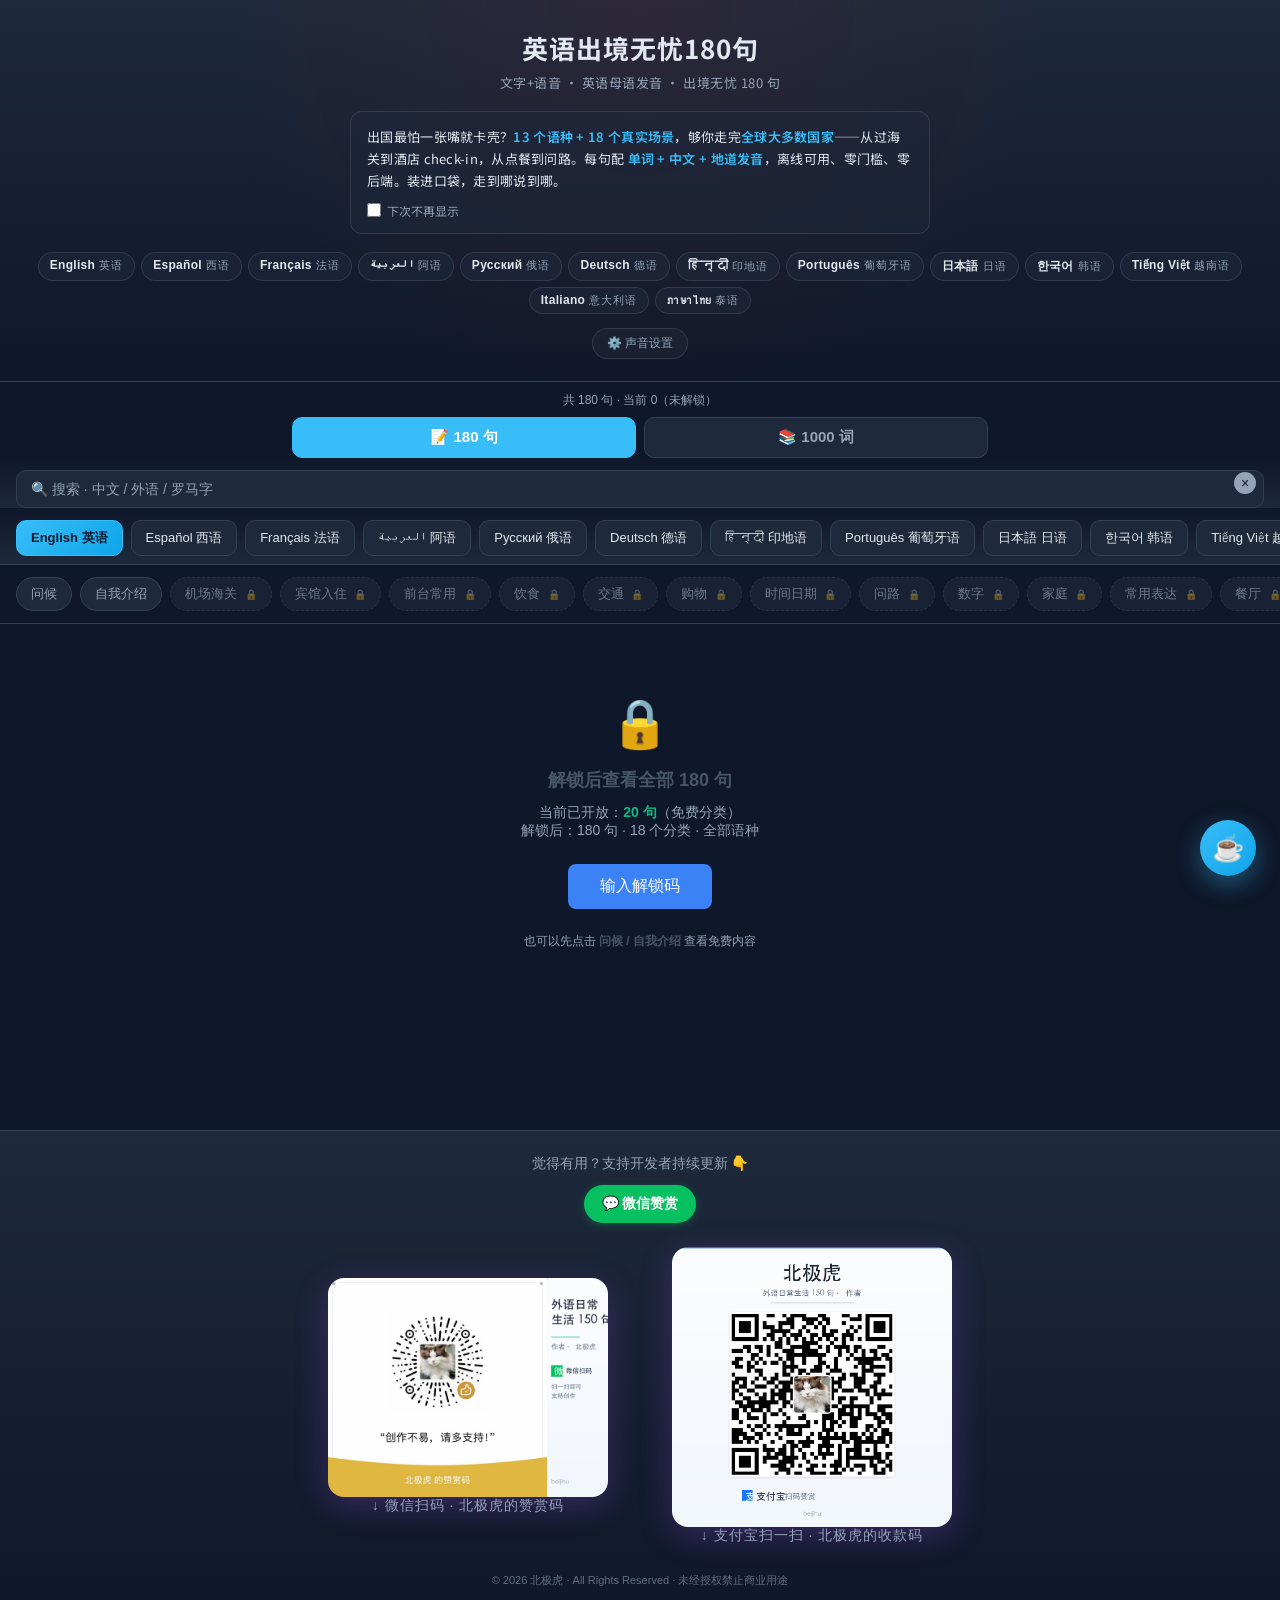
==== commit 10dc981b: "fix(i18n): 修正阿语/葡语的中文标签错别字 - 亢语 → 阿语（去掉误粘的 ٘ 阿拉伯注音符号） - 葡荔牙语 → 葡萄牙语 - 顺手修正阿语 native 名：العرابية → الع" ====
--- a/index.html
+++ b/index.html
@@ -62,11 +62,11 @@
     <li><span class="lang-name">English</span><span class="lang-zh">英语</span></li>
     <li><span class="lang-name">Español</span><span class="lang-zh">西语</span></li>
     <li><span class="lang-name">Français</span><span class="lang-zh">法语</span></li>
-    <li><span class="lang-name">العرابية</span><span class="lang-zh">٘亢语</span></li>
+    <li><span class="lang-name">العربية</span><span class="lang-zh">阿语</span></li>
     <li><span class="lang-name">Русский</span><span class="lang-zh">俄语</span></li>
     <li><span class="lang-name">Deutsch</span><span class="lang-zh">德语</span></li>
     <li><span class="lang-name">हिन्दी</span><span class="lang-zh">印地语</span></li>
-    <li><span class="lang-name">Português</span><span class="lang-zh">葡荔牙语</span></li>
+    <li><span class="lang-name">Português</span><span class="lang-zh">葡萄牙语</span></li>
     <li><span class="lang-name">日本語</span><span class="lang-zh">日语</span></li>
     <li><span class="lang-name">한국어</span><span class="lang-zh">韩语</span></li>
     <li><span class="lang-name">Tiếng Việt</span><span class="lang-zh">越南语</span></li>
@@ -91,11 +91,11 @@
   <button class="lang-chip" data-lang="en">English 英语</button>
   <button class="lang-chip" data-lang="es">Español 西语</button>
   <button class="lang-chip" data-lang="fr">Français 法语</button>
-  <button class="lang-chip" data-lang="ar">العربية ٘亢语</button>
+  <button class="lang-chip" data-lang="ar">العربية 阿语</button>
   <button class="lang-chip" data-lang="ru">Русский 俄语</button>
   <button class="lang-chip" data-lang="de">Deutsch 德语</button>
   <button class="lang-chip" data-lang="hi">हिन्दी 印地语</button>
-  <button class="lang-chip" data-lang="pt">Português 葡荔牙语</button>
+  <button class="lang-chip" data-lang="pt">Português 葡萄牙语</button>
   <button class="lang-chip" data-lang="ja">日本語 日语</button>
   <button class="lang-chip" data-lang="ko">한국어 韩语</button>
   <button class="lang-chip" data-lang="vi">Tiếng Việt 越南语</button>
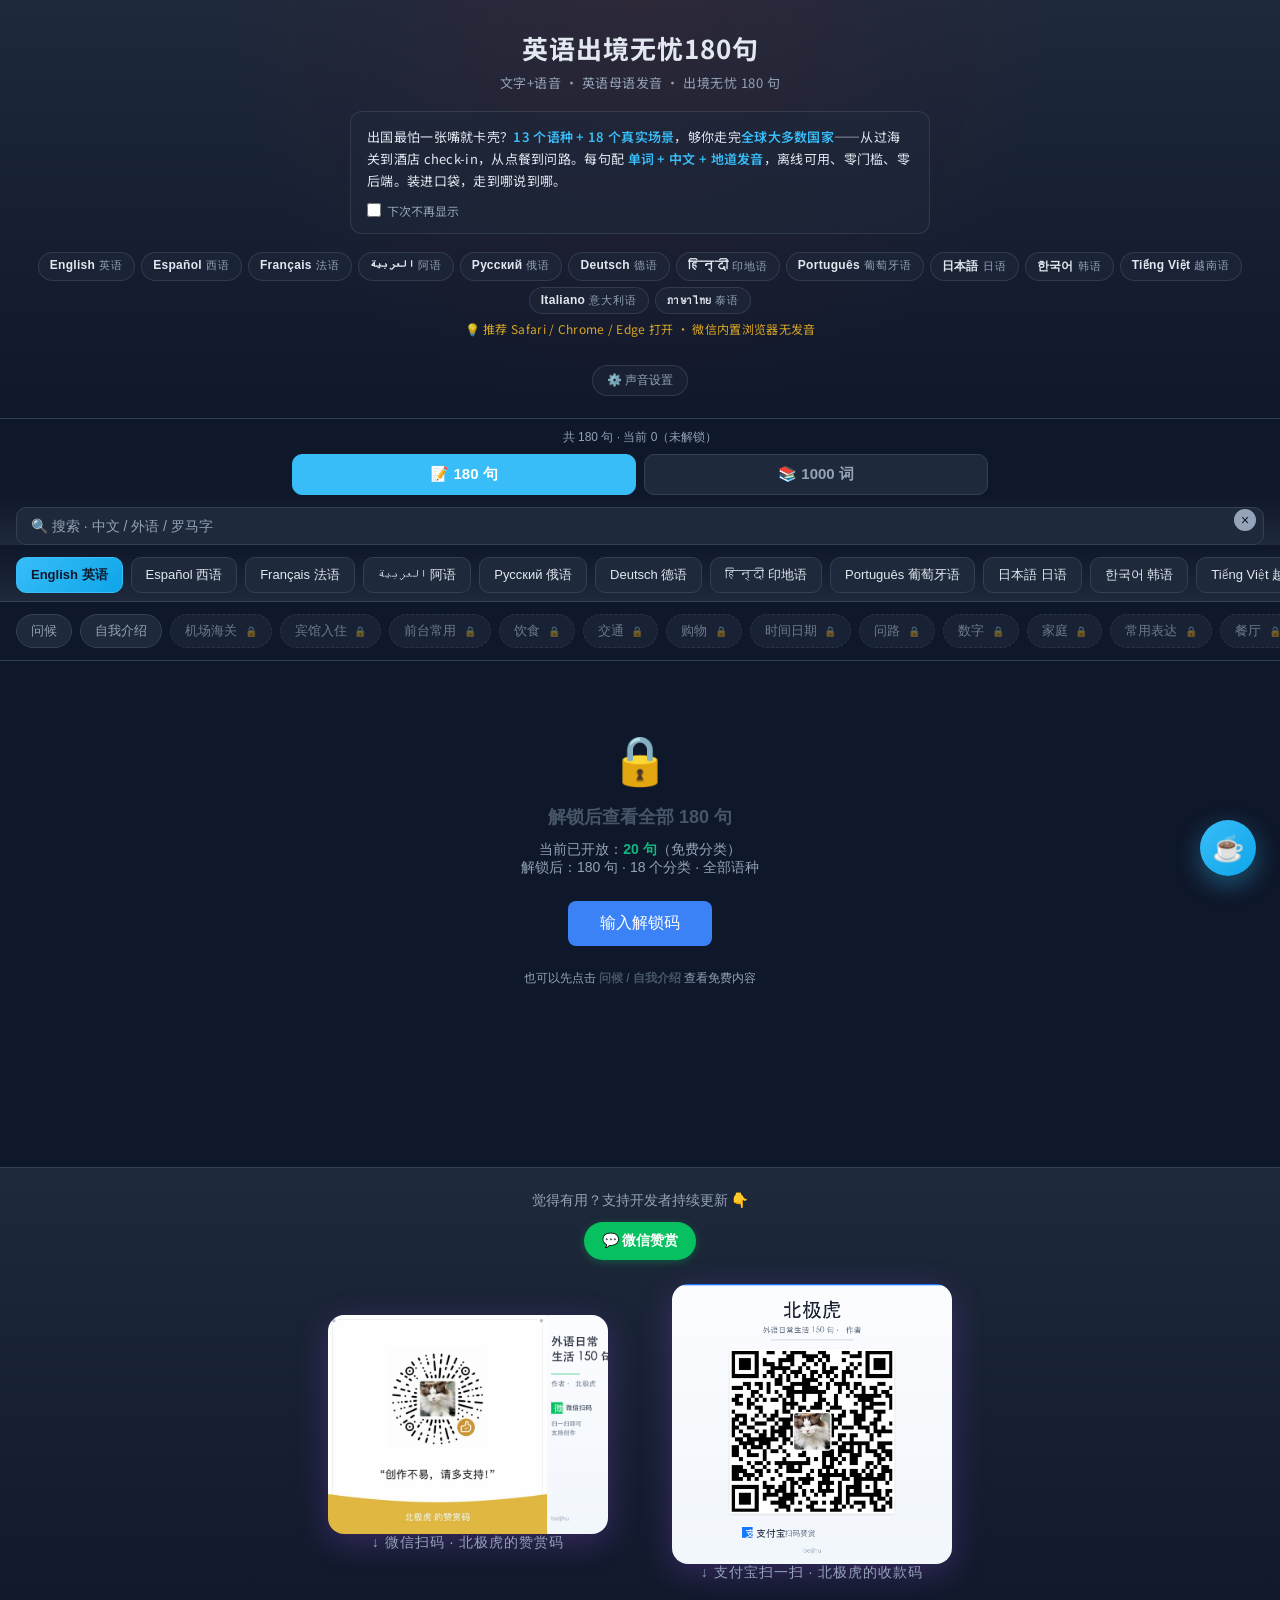
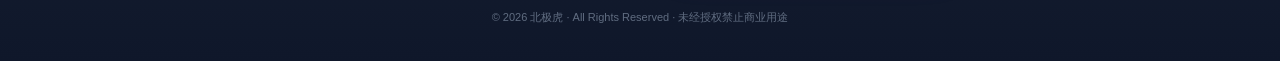
==== commit 30ef1df7: "feat(ui): hero 加浏览器推荐提示 为防止用户用微信内置浏览器打开导致 TTS 静默失败， 在 hero 区域多语种列表下方加一行黄色小字提示： '推荐 Safari / Chrome /" ====
--- a/index.html
+++ b/index.html
@@ -73,6 +73,7 @@
     <li><span class="lang-name">Italiano</span><span class="lang-zh">意大利语</span></li>
     <li><span class="lang-name">ภาษาไทย</span><span class="lang-zh">泰语</span></li>
   </ul>
+  <p class="hero-tip" id="hero-tip">💡 推荐 Safari / Chrome / Edge 打开 · 微信内置浏览器无发音</p>
   <button class="voice-btn" id="voice-btn" aria-label="声音设置">⚙️ 声音设置</button>
 </header>
 <div class="stats" id="stats"></div>
--- a/style.css
+++ b/style.css
@@ -48,6 +48,21 @@
   color: var(--fg-dim);
   letter-spacing: 0.5px;
   line-height: 1.5;
+}
+
+/* ============ 浏览器推荐提示（被动展示）============ */
+.hero-tip {
+  margin: 6px 0 14px;
+  font-family: 'Noto Sans SC', -apple-system, sans-serif;
+  font-size: 12px;
+  color: #fbbf24;
+  letter-spacing: 0.3px;
+  text-align: center;
+  opacity: 0.85;
+}
+.hero-tip:hover { opacity: 1; }
+@media (max-width: 480px) {
+  .hero-tip { font-size: 11px; }
 }
 
 /* ============ 首页软件介绍（首次显示 + 可关闭）============ */
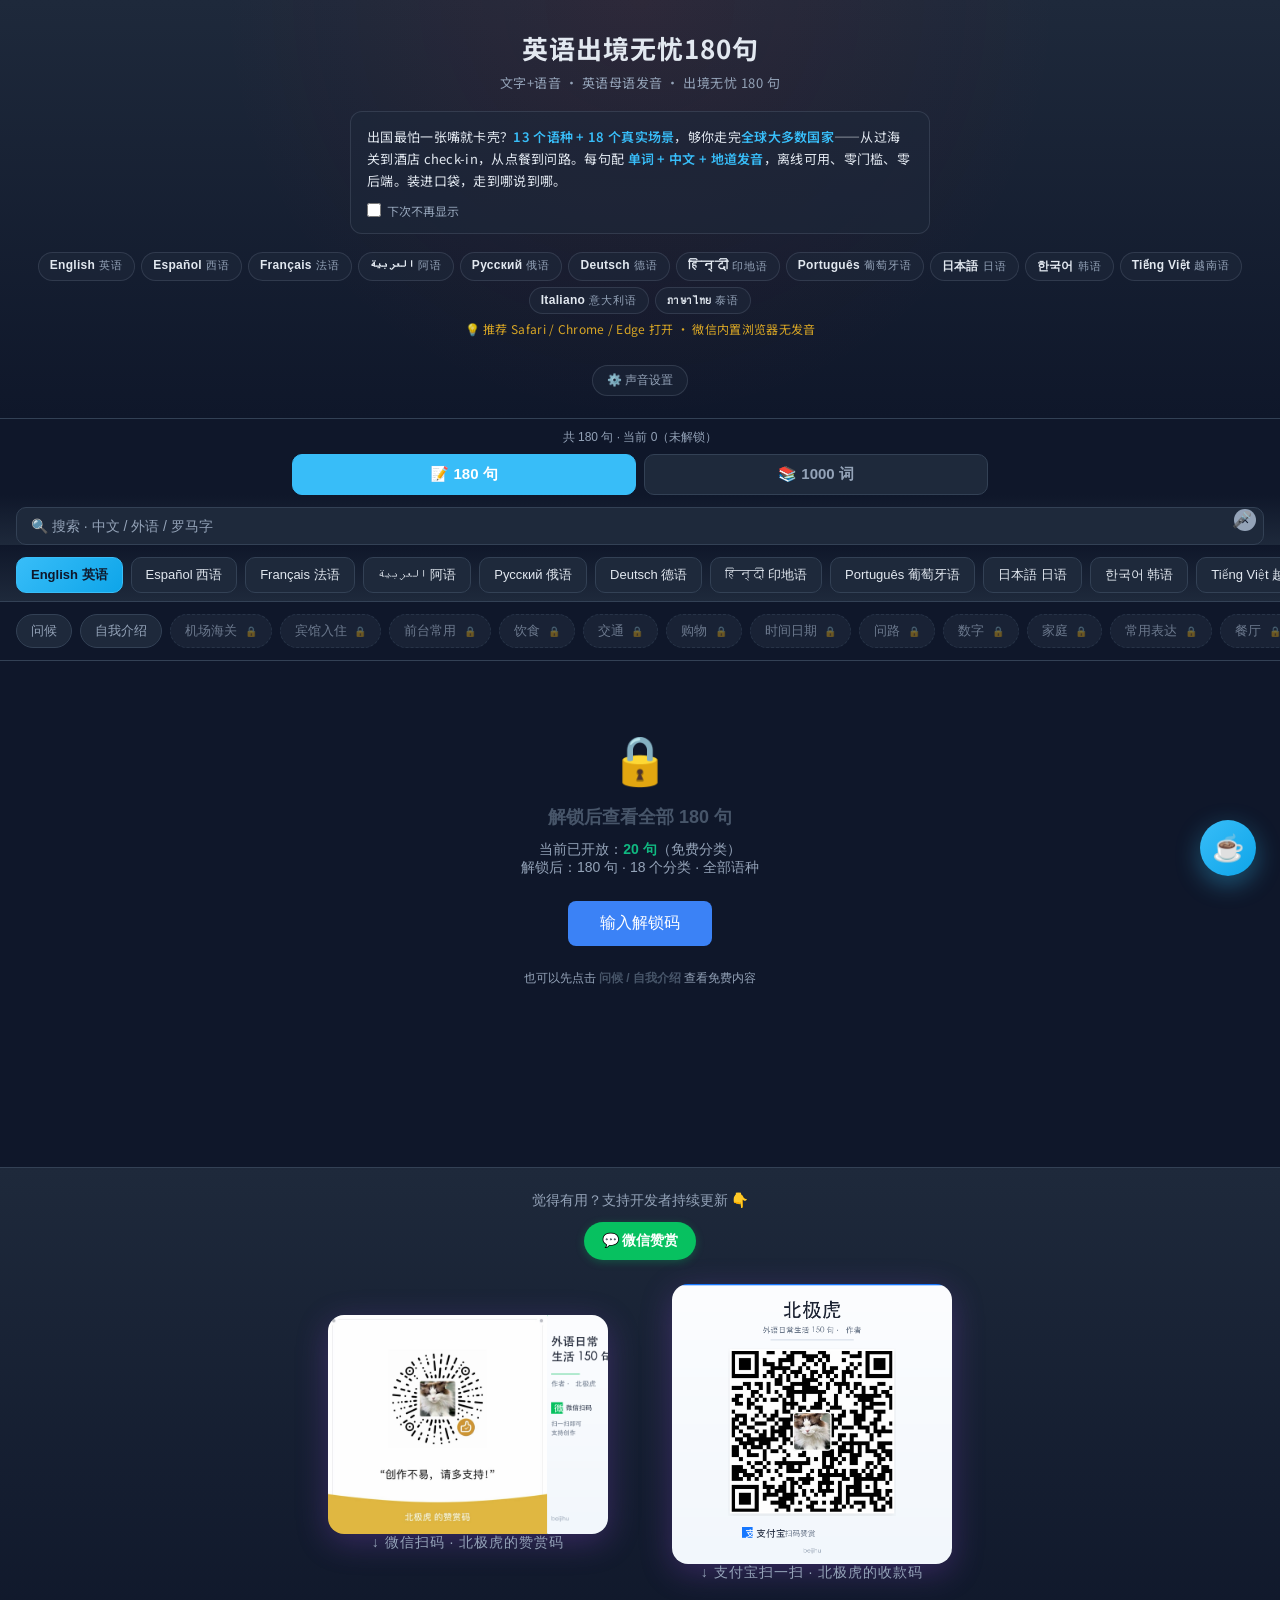
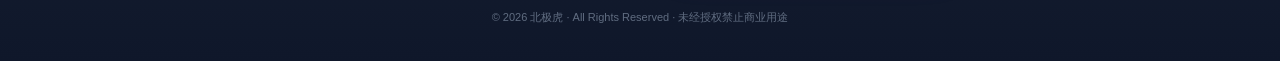
==== commit 7045c322: "feat(search): 搜索框加语音输入（跟随当前语种） 需求：用户在搜索框能用语音而非只能打字。 实现：浏览器原生 webkitSpeechRecognition + SpeechRecogni" ====
--- a/index.html
+++ b/index.html
@@ -86,6 +86,7 @@
 <div class="search-box">
   <input type="search" id="search" placeholder="🔍 搜索 · 中文 / 外语 / 罗马字" autocomplete="off" aria-label="搜索">
   <button id="search-clear" aria-label="清除搜索" hidden>×</button>
+  <button id="search-mic" aria-label="语音搜索" hidden>🎤</button>
 </div>
 
 <nav class="langs" id="langs" aria-label="语种切换">
--- a/style.css
+++ b/style.css
@@ -693,6 +693,39 @@
 }
 #search-clear:hover { background: var(--accent); }
 
+#search-mic {
+  position: absolute;
+  right: 24px;
+  top: 50%;
+  transform: translateY(-50%);
+  width: 28px;
+  height: 28px;
+  border: none;
+  border-radius: 50%;
+  background: transparent;
+  font-size: 16px;
+  line-height: 1;
+  cursor: pointer;
+  display: flex;
+  align-items: center;
+  justify-content: center;
+  padding: 0;
+  opacity: 0.65;
+  transition: opacity 0.15s, background 0.15s;
+}
+#search-mic:hover { opacity: 1; background: rgba(56, 189, 248, 0.15); }
+#search-mic.recording {
+  opacity: 1;
+  background: rgba(239, 68, 68, 0.2);
+  animation: mic-pulse 1.2s ease-in-out infinite;
+}
+@keyframes mic-pulse {
+  0%, 100% { transform: translateY(-50%) scale(1); }
+  50% { transform: translateY(-50%) scale(1.15); }
+}
+/* 有清除按钮时，麦克风左移避让 */
+.search-box.has-clear #search-mic { right: 52px; }
+
 /* ============ 多语种切换器 ============ */
 .langs {
   display: flex;
